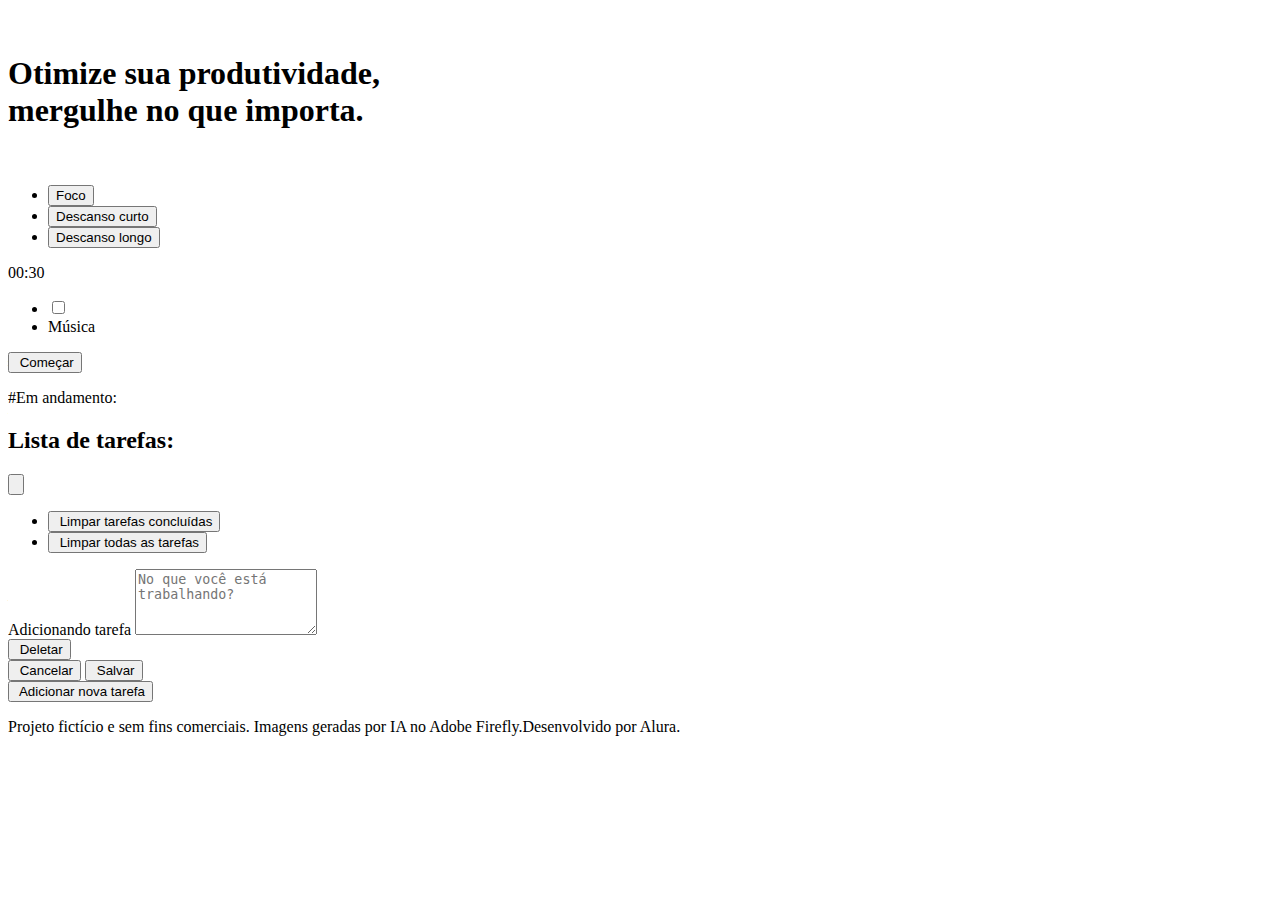
==== index.html @ d38e6f21 "first commit" ====
<!DOCTYPE html>
<html lang="pt-br" data-contexto="foco">

<head>
    <meta charset="UTF-8">
    <meta name="viewport" content="width=device-width, initial-scale=1.0">
    <title>Fokus</title>
    <link rel="shortcut icon" href="./imagens/favicon.ico" type="image/x-icon">
    <link rel="stylesheet" href="https://cdnjs.cloudflare.com/ajax/libs/meyer-reset/2.0/reset.min.css"
        integrity="sha512-NmLkDIU1C/C88wi324HBc+S2kLhi08PN5GDeUVVVC/BVt/9Izdsc9SVeVfA1UZbY3sHUlDSyRXhCzHfr6hmPPw=="
        crossorigin="anonymous" referrerpolicy="no-referrer" />
    <link rel="preconnect" href="https://fonts.googleapis.com">
    <link rel="preconnect" href="https://fonts.gstatic.com" crossorigin>
    <link
        href="https://fonts.googleapis.com/css2?family=Montserrat:ital,wght@0,100;0,200;0,300;0,400;0,500;0,600;0,700;0,800;0,900;1,100;1,200;1,300;1,400;1,500;1,600;1,700;1,800;1,900&family=Prata&family=Unbounded:wght@200;300;400;500;600;700;800;900&display=swap"
        rel="stylesheet">
    <link rel="stylesheet" href="styles.css">
    <script src="./script.js" defer></script>
    <script src="./script-crud.js" defer></script>
</head>

<body>
    <main class="app">
        <header class="app__header">
            <figure class="app__logo-figure">
                <img class="app__logo-image" src="./imagens/logo.png" alt="">
            </figure>
        </header>
        <section class="app__section-banner-container">
            <h1 class="app__title">
                Otimize sua produtividade,<br>
                <strong class="app__title-strong">mergulhe no que importa.</strong>
            </h1>
            <figure class="app__image-figure">
                <img class="app__image" src="./imagens/foco.png" alt="">
            </figure>
        </section>
        <section class="app__section-card-container">
            <div class="app__card">
                <ul class="app__card-list">
                    <li class="app__card-list-item">
                        <button data-contexto="foco" class="app__card-button app__card-button--foco active">Foco</button>
                    </li>
                    <li class="app__card-list-item">
                        <button data-contexto="short" class="app__card-button app__card-button--curto">Descanso curto</button>
                    </li>
                    <li class="app__card-list-item">
                        <button data-contexto="long" class="app__card-button app__card-button--longo">Descanso longo</button>
                    </li>
                </ul>
                <div id="timer" class="app__card-timer"></div>
                <ul class="app__card-list">
                    <li class="app__card-list-item">
                        <label class="toggle">
                            <input class="toggle-checkbox" type="checkbox" id="alternar-musica">
                            <div class="toggle-switch"></div>
                        </label>
                    </li>
                    <li class="app__card-list-item">
                        <label class="app__card-list-label" for="alternar-musica">
                            Música
                        </label>
                    </li>
                </ul>
                <div class="app__card-primary-button-wrapper">
                    <button id="start-pause" class="app__card-primary-button">
                        <img class="app__card-primary-butto-icon" src="./imagens/play_arrow.png" alt="">
                        <span>Começar</span>
                    </button>
                </div>
            </div>
        </section>
        <section class="app__section-task-container">
            <div class="app__section-task-content">
                <header class="app__section-active-task">
                    <p class="app__section-active-task-label">#Em andamento:</p>
                    <p class="app__section-active-task-description"></p>
                </header>
                <div class="app__section-task-header">
                    <h2 class="app__section-tasks-heading">Lista de tarefas:</h2>
                    <div class="dropdown-container">
                        <button class="app_button-more">
                            <img src="./imagens/more.svg" alt="">
                        </button>
                        <ul class="app__section-task-header__ul">
                            <li class="app__section-task-header__li">
                                <button class="app__section-task-header__li__button" id="btn-remover-concluidas">
                                    <img src="./imagens/check.svg" alt="">
                                    Limpar tarefas concluídas
                                </button>
                            </li>
                            <li class="app__section-task-header__li">
                                <button class="app__section-task-header__li__button" id="btn-remover-todas">
                                    <img src="./imagens/trash.svg" alt="">
                                    Limpar todas as tarefas
                                </button>
                            </li>
                        </ul>
                    </div>
                </div>
                <ul class="app__section-task-list"></ul>
                <form class="app__form-add-task hidden" aria-hidden="true">
                    <div class="app__form-field">
                        <label class="app__form-label">
                            Adicionando tarefa
                        </label>
                        <textarea required rows="4" class="app__form-textarea" placeholder="No que você está trabalhando?"></textarea>
                    </div>
                    <footer class="app__form-footer">
                        <button type="button" class="app__form-footer__button app__form-footer__button--delete">
                            <img src="./imagens/delete.png" alt=""> Deletar
                        </button>
                        <div class="splitter"></div>
                        <button type="button" class="app__form-footer__button app__form-footer__button--cancel">
                            <img src="./imagens/close.png" alt=""> Cancelar
                        </button>
                        <button class="app__form-footer__button app__form-footer__button--confirm">
                            <img src="./imagens/save.png" alt=""> Salvar
                        </button>
                    </footer>
                </form>
                <button class="app__button--add-task">
                    <img src="./imagens/add_circle.png" alt=""> Adicionar nova tarefa
                </button>
            </div>
        </section>

        <footer class="app__footer">
            <p class="app__footer-text">
                Projeto fictício e sem fins comerciais. Imagens geradas por IA no Adobe Firefly.Desenvolvido por Alura. 
            </p>
        </footer>
    </main>

</body>

</html>
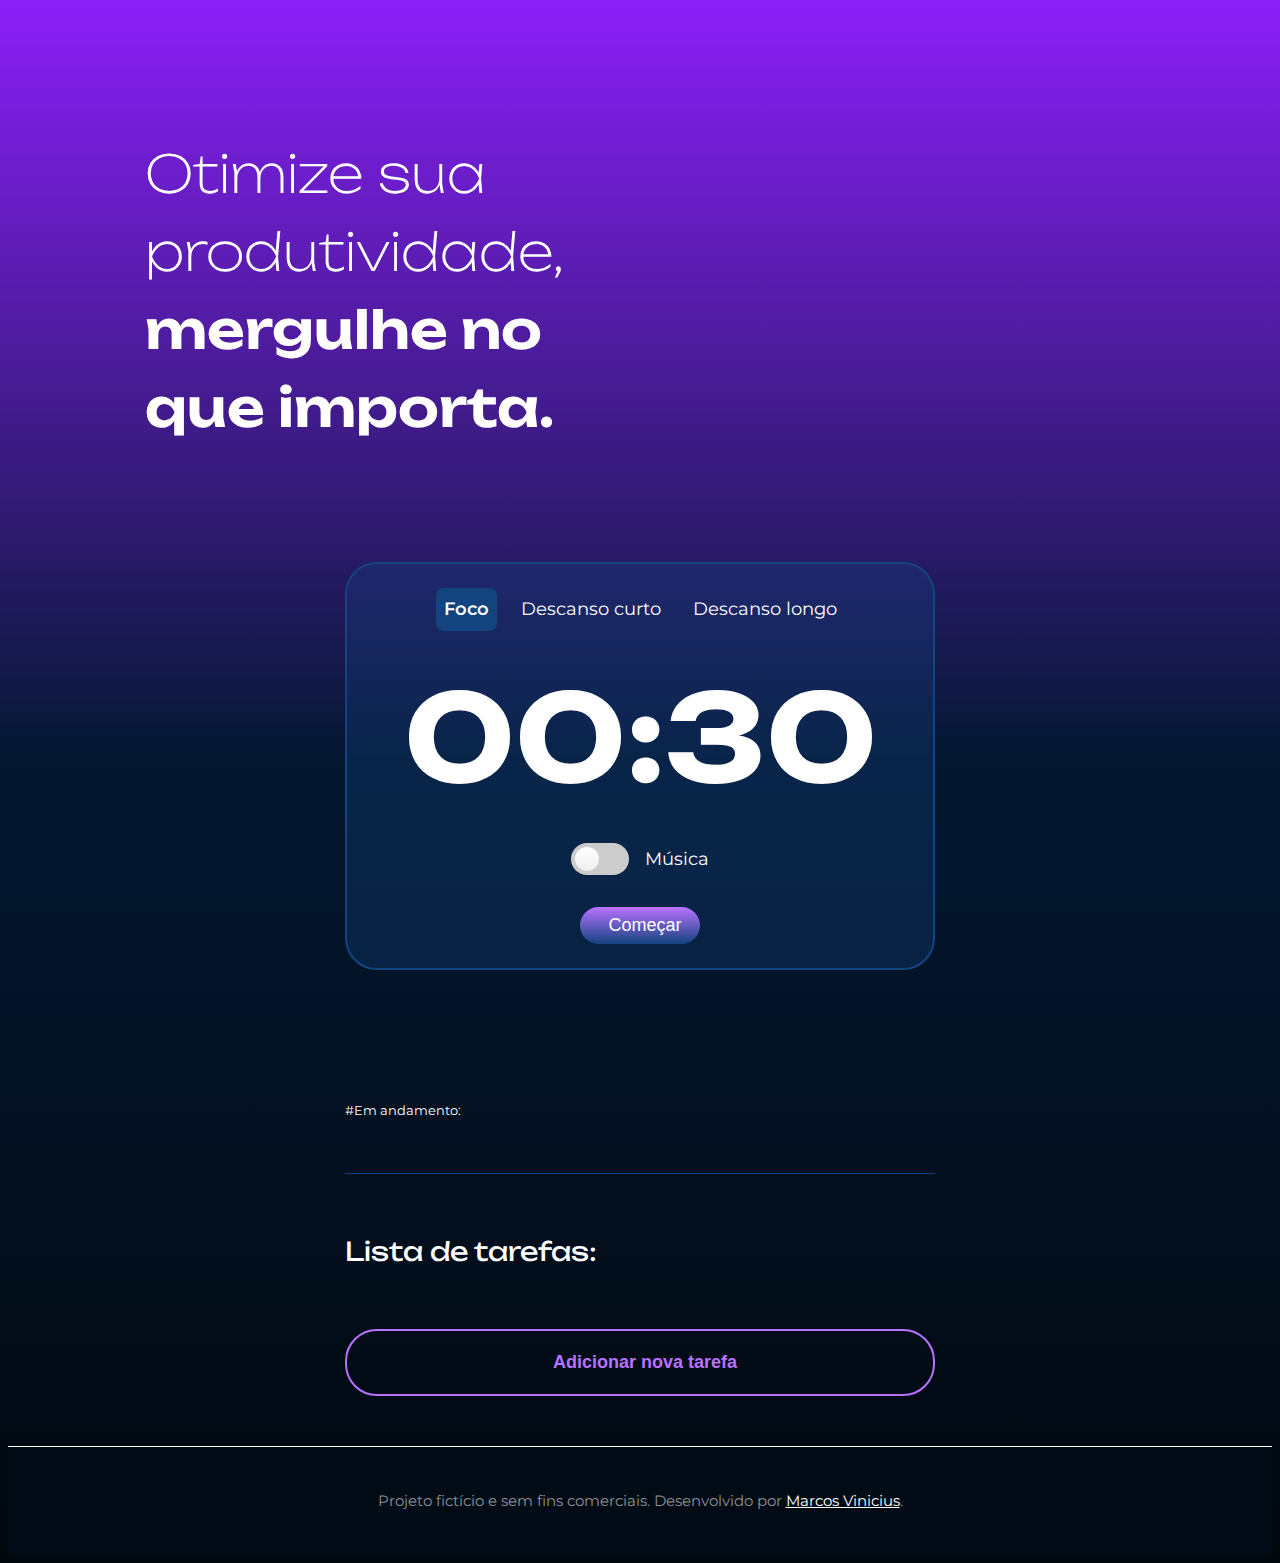
==== commit 639cc231: "feat: atribuindo sistema de tasks" ====
--- a/index.html
+++ b/index.html
@@ -74,7 +74,8 @@
             <div class="app__section-task-content">
                 <header class="app__section-active-task">
                     <p class="app__section-active-task-label">#Em andamento:</p>
-                    <p class="app__section-active-task-description"></p>
+                    <p class="app__section-active-task-description">
+                    </p>
                 </header>
                 <div class="app__section-task-header">
                     <h2 class="app__section-tasks-heading">Lista de tarefas:</h2>
@@ -127,7 +128,7 @@
 
         <footer class="app__footer">
             <p class="app__footer-text">
-                Projeto fictício e sem fins comerciais. Imagens geradas por IA no Adobe Firefly.Desenvolvido por Alura. 
+                Projeto fictício e sem fins comerciais. Desenvolvido por <a href="https://github.com/MvFranca" target="_blank">Marcos Vinicius</a>. 
             </p>
         </footer>
     </main>
--- a/styles.css
+++ b/styles.css
@@ -0,0 +1,547 @@
+:root {
+    --color-primary: #123456;
+    --color-secondary: #FFF;
+    --azul-royal: #144480;
+    --fundo-card-timer: rgba(20, 68, 128, 0.30);
+    --lils: #B872FF;
+    --linear-botes: linear-gradient(180deg, #B872FF 0%, #144480 100%);
+    --azul-profundo: #01080E;
+    --fundo-card: rgb(0 0 0 / 95%);
+    --fundo-card-concludo: rgba(0, 244, 191, 0.40);
+}
+
+[data-contexto="foco"] {
+    --main-bg-color: linear-gradient(180deg, #8B1FF8 0%, #041832 48.44%, #01080E 100%);
+}
+
+[data-contexto="descanso-curto"] {
+    --main-bg-color: linear-gradient(180deg, #0F725C 0%, #041832 48.44%, #01080E 100%);
+}
+
+[data-contexto="descanso-longo"] {
+    --main-bg-color: linear-gradient(180deg, #1875E9 0%, #041832 48.44%, #01080E 100%);
+}
+
+* {
+    box-sizing: border-box;
+    max-width: 100%;
+}
+
+html {
+    background: var(--main-bg-color);
+    min-height: 100vh;
+    font-size: 10px;
+}
+
+body {
+    min-height: 100vh;
+    background: url("./imagens/pattern.png");
+    background-size: cover;
+    background-repeat: no-repeat;
+}
+
+h1, h2, h3, h4, h5, h6 {
+    font-family: 'Unbounded', cursive;
+}
+
+.app__logo-figure {
+    display: flex;
+    justify-content: center;
+    padding: 4rem 0;
+}
+
+.app__section-banner-container {
+    width: 99rem;
+    margin: 0 auto;
+    display: flex;
+    justify-content: space-between;
+    align-items: center;
+    gap: 4rem;
+    flex-wrap: wrap;
+}
+
+.app__title {
+    line-height: 150%;
+    font-size: 5.2rem;
+    font-style: normal;
+    color: var(--color-secondary);
+    font-weight: 200;
+    max-width: 46rem;
+}
+
+.app__title-strong {
+    font-weight: 600;
+}
+
+.app__section-card-container {
+    display: flex;
+    justify-content: center;
+}
+
+.app__card {
+    border-radius: 3.2rem;
+    border: 0.2rem solid var(--azul-royal);
+    background: var(--fundo-card-timer);
+    padding: 2.4rem;
+    margin: 8rem 0;
+    width: 59rem;
+    max-width: 90%;
+}
+
+.app__card-list {
+    list-style: none;
+    padding: 0;
+    margin: 0;
+    display: flex;
+    align-items: center;
+    justify-content: center;
+    gap: 1.6rem;
+}
+
+.app__card-button {
+    font-family: Montserrat;
+    font-size: 1.8rem;
+    font-style: normal;
+    font-weight: 400;
+    line-height: 150%;
+    background: none;
+    padding: 0.8rem;
+    color: var(--color-secondary);
+    border: none;
+    cursor: pointer;
+    outline: inherit;
+}
+
+.app__card-button.active {
+    border-radius: 0.8rem;
+    background: var(--azul-royal);
+    font-weight: 600;
+}
+
+.app__card-timer {
+    color: var(--color-secondary);
+    text-align: center;
+    font-family: Unbounded;
+    font-size: 12rem;
+    font-style: normal;
+    font-weight: 700;
+    line-height: normal;
+    margin: 3.2rem;
+    text-align: center;
+}
+
+.app__card-list-label {
+    color: var(--color-secondary);
+    font-family: Montserrat;
+    font-size: 1.8rem;
+    font-style: normal;
+    font-weight: 400;
+}
+
+.app__card-primary-button-wrapper {
+    display: flex;
+    align-items: center;
+    justify-content: center;
+}
+
+.app__card-primary-button {
+    padding: 0.8rem;
+    width: 12rem;
+    color: var(--color-secondary);
+    border: none;
+    cursor: pointer;
+    outline: inherit;
+    border-radius: 3.2rem;
+    background: var(--linear-botes);
+    margin-top: 3.2rem;
+    font-size: 1.8rem;
+    display: flex;
+    align-items: center;
+    justify-content: center;
+    gap: 1rem;
+}
+
+.app__footer {
+    display: flex;
+    width: 100%;
+    padding: 2.8rem 6rem;
+    justify-content: center;
+    align-items: center;
+    background: #010B15;
+    border-top: 1px solid var(--color-secondary);
+    margin-top: 5rem;
+}
+
+.app__footer-text {
+    color: rgba(182, 182, 182, 0.8);
+    text-align: center;
+    font-family: Montserrat;
+    font-size: 1.5rem;
+    font-style: normal;
+    font-weight: 400;
+    line-height: 150%;
+}
+
+.app__footer-text a {
+    color: #FFF;
+}
+
+/* toggle */
+.toggle {
+    cursor: pointer;
+    display: inline-block;
+}
+
+.toggle-switch {
+    display: inline-block;
+    background: #ccc;
+    border-radius: 1.6rem;
+    width: 5.8rem;
+    height: 3.2rem;
+    position: relative;
+    vertical-align: middle;
+    transition: 0.25s;
+}
+
+.toggle-switch:before, .toggle-switch:after {
+    content: "";
+}
+
+.toggle-switch:before {
+    display: block;
+    background: linear-gradient(to bottom, #fff 0%, #eee 100%);
+    border-radius: 50%;
+    width: 2.4rem;
+    height: 2.4rem;
+    position: absolute;
+    top: 0.4rem;
+    left: 0.4rem;
+    transition: left 0.25s;
+}
+
+.toggle:hover .toggle-switch:before {
+    background: linear-gradient(to bottom, #fff 0%, #fff 100%);
+}
+
+.toggle-checkbox:checked + .toggle-switch {
+    background: var(--lils);
+}
+
+.toggle-checkbox:checked + .toggle-switch:before {
+    left: 3rem;
+}
+
+.toggle-checkbox {
+    position: absolute;
+    visibility: hidden;
+}
+
+/* fim - toggle */
+
+/* dropdown */
+.dropdown-container {
+    position: relative;
+}
+
+.app__section-task-header__ul {
+    display: none;
+    position: absolute;
+    z-index: 10;
+    top: 100%;
+    right: 0;
+    min-width: 24rem;
+    padding: 1.6rem;
+}
+
+.app__section-task-header__ul:hover,
+.app_button-more:hover ~ .app__section-task-header__ul {
+    display: block;
+    text-align: right;
+    border-radius: 0.8rem;
+    border: 0.2rem solid var(--azul-royal, #144480);
+    background: var(--fundo-modal-2, #1B293B);
+}
+
+.app__section-task-header__li {
+    margin: 1.6rem 0;
+}
+
+.app__section-task-header__li__button {
+    width: 100%;
+    border: none;
+    cursor: pointer;
+    outline: inherit;
+    background-color: transparent;
+    display: flex;
+    align-items: center;
+    justify-content: flex-start;
+    color: #fff;
+    gap: 0.8rem;
+}
+
+/* fim - dropdown */
+
+
+/* Para Tablets */
+@media (max-width: 1024px) and (min-width: 768px) {
+    .app__section-banner-container {
+        width: 48rem;
+    }
+}
+
+
+/* Para Celulares */
+@media (max-width: 767px) {
+    .app__section-banner-container {
+        width: 32rem;
+    }
+
+    .app__title {
+        font-size: 2.6rem;
+    }
+
+    .app__card-timer {
+        font-size: 6rem;
+    }
+
+    .app__section-active-task {
+        gap: 2rem;
+    }
+}
+
+
+.hidden {
+    display: none;
+}
+
+
+.app__section-task-container {
+    display: flex;
+    justify-content: center;
+    align-items: center;
+    flex-direction: column;
+}
+
+
+.app__section-task-content {
+    width: 59rem;
+    max-width: 90%;
+    color: #FFF;
+}
+
+
+.app__section-active-task {
+    display: flex;
+    align-items: center;
+    flex-wrap: wrap;
+    gap: 6rem;
+    padding: 4rem 0;
+    border-bottom: 1px solid #144480;
+    margin-bottom: 4rem;
+}
+
+
+.app__form-textarea,
+.app__form-textarea::placeholder {
+    font-size: 2rem;
+    font-style: normal;
+    font-weight: 400;
+    line-height: 150%;
+    white-space: nowrap;
+    font-family: Montserrat;
+}
+
+
+.app__section-active-task-description {
+    font-family: Montserrat;
+    font-size: 1.8rem;
+    font-style: normal;
+    font-weight: 600;
+    line-height: 150%;
+}
+
+
+.app__section-tasks-heading {
+    font-size: 2.6rem;
+    font-style: normal;
+    font-weight: 400;
+    line-height: 120%;
+}
+
+
+.app__section-task-header {
+    display: flex;
+    justify-content: space-between;
+}
+
+
+.app_button-edit,
+.app_button-more {
+    border: none;
+    cursor: pointer;
+    outline: inherit;
+    background-color: transparent;
+    display: flex;
+    align-items: center;
+}
+
+
+.app__section-active-task-label {
+    font-family: Montserrat;
+    font-size: 1.25rem;
+    font-style: normal;
+    font-weight: 400;
+    line-height: 150%;
+}
+
+
+.app__section-task-list {
+    margin-top: 2.4rem;
+    margin-bottom: 4rem;
+}
+
+
+.app__section-task-list-item {
+    display: flex;
+    justify-content: space-between;
+    align-items: center;
+    gap: 2rem;
+    border-radius: 0.8rem;
+    background: var(--fundo-card);
+    border: .0938rem solid var(--lils);
+    margin-bottom: 0.8rem;
+    padding: 1.6rem;
+    box-sizing: border-box;
+    cursor: pointer;
+    transition: 0.2s all;
+}
+
+.app__section-task-list-item:hover{
+    background: rgb(0 0 0 / 90%);
+}
+
+.app__section-task-list-item-description {
+    flex-grow: 1;
+    margin: 0;
+    font-size: 1.8rem;
+    font-style: normal;
+    font-weight: 600;
+    line-height: 150%;
+    color: var(--color-secondary);
+    font-family: Montserrat;
+}
+
+
+.app__section-task-list-item-complete.app__section-task-list-item {
+    background: var(--fundo-card-concludo);
+    cursor: inherit;
+}
+
+
+.app__section-task-list-item-active.app__section-task-list-item {
+    border-color: #FFF;
+}
+
+
+.app__section-task-list-item-complete .app__section-task-icon-status circle {
+    fill: #00F4BF;
+}
+
+
+.app__form-add-task {
+    padding: 1.6rem;
+    border-radius: 0.8rem;
+    background: var(--fundo-card);
+    border: 2px solid var(--lils);
+    font-size: 1.8rem;
+    font-style: normal;
+    font-weight: 600;
+    line-height: 150%; 
+    font-family: Montserrat;
+}
+
+
+.app__form-label {
+    color: #fff;
+    font-family: Unbounded;
+    font-size: 2.6rem;
+    font-style: normal;
+    font-weight: 400;
+    line-height: 120%;
+    display: block;
+    margin-bottom: 3.2rem;
+}
+
+
+.app__form-textarea {
+    width: 100%;
+    border-radius: 0.8rem;
+    padding: 0.8rem;
+    outline: none;
+}
+
+
+.app__form-footer {
+    display: flex;
+    justify-content: space-between;
+    align-items: center;
+    gap: 1.6rem;
+    margin-top: 3.2rem;
+}
+
+.app__form-footer .splitter {
+    flex-grow: 1;
+}
+
+
+.app__form-footer__button {
+    border: none;
+    cursor: pointer;
+    outline: inherit;
+    background-color: transparent;
+    display: flex;
+    align-items: center;
+    color: var(--azul-secundery);
+    font-family: Montserrat;
+    font-size: 1.8rem;
+    font-style: normal;
+    font-weight: 600;
+    line-height: 150%;
+    gap: 0.8rem;
+}
+
+.app__form-footer__button--confirm {
+    border-radius: 3.2rem;
+    padding: 0.8rem 2.4rem;
+    color: #fff;
+    background: var(--cor-secundery);
+}
+
+
+.app__button--add-task {
+    border: none;
+    cursor: pointer;
+    outline: inherit;
+    background-color: transparent;
+    display: flex;
+    align-items: center;
+    justify-content: center;
+    gap: 1rem;
+    color: var(--lils);
+    border-radius: 3.2rem;
+    border: 0.2rem solid var(--lils);
+    width: 100%;
+    margin-top: 4rem;
+    padding: 1.8rem;
+    font-size: 1.8rem;
+    font-style: normal;
+    font-weight: 600;
+    line-height: 150%;
+}
+
+
+.app_button-edit:disabled {
+    color: #e6e6e6;
+    opacity: 0.8;
+    cursor: not-allowed;
+}
